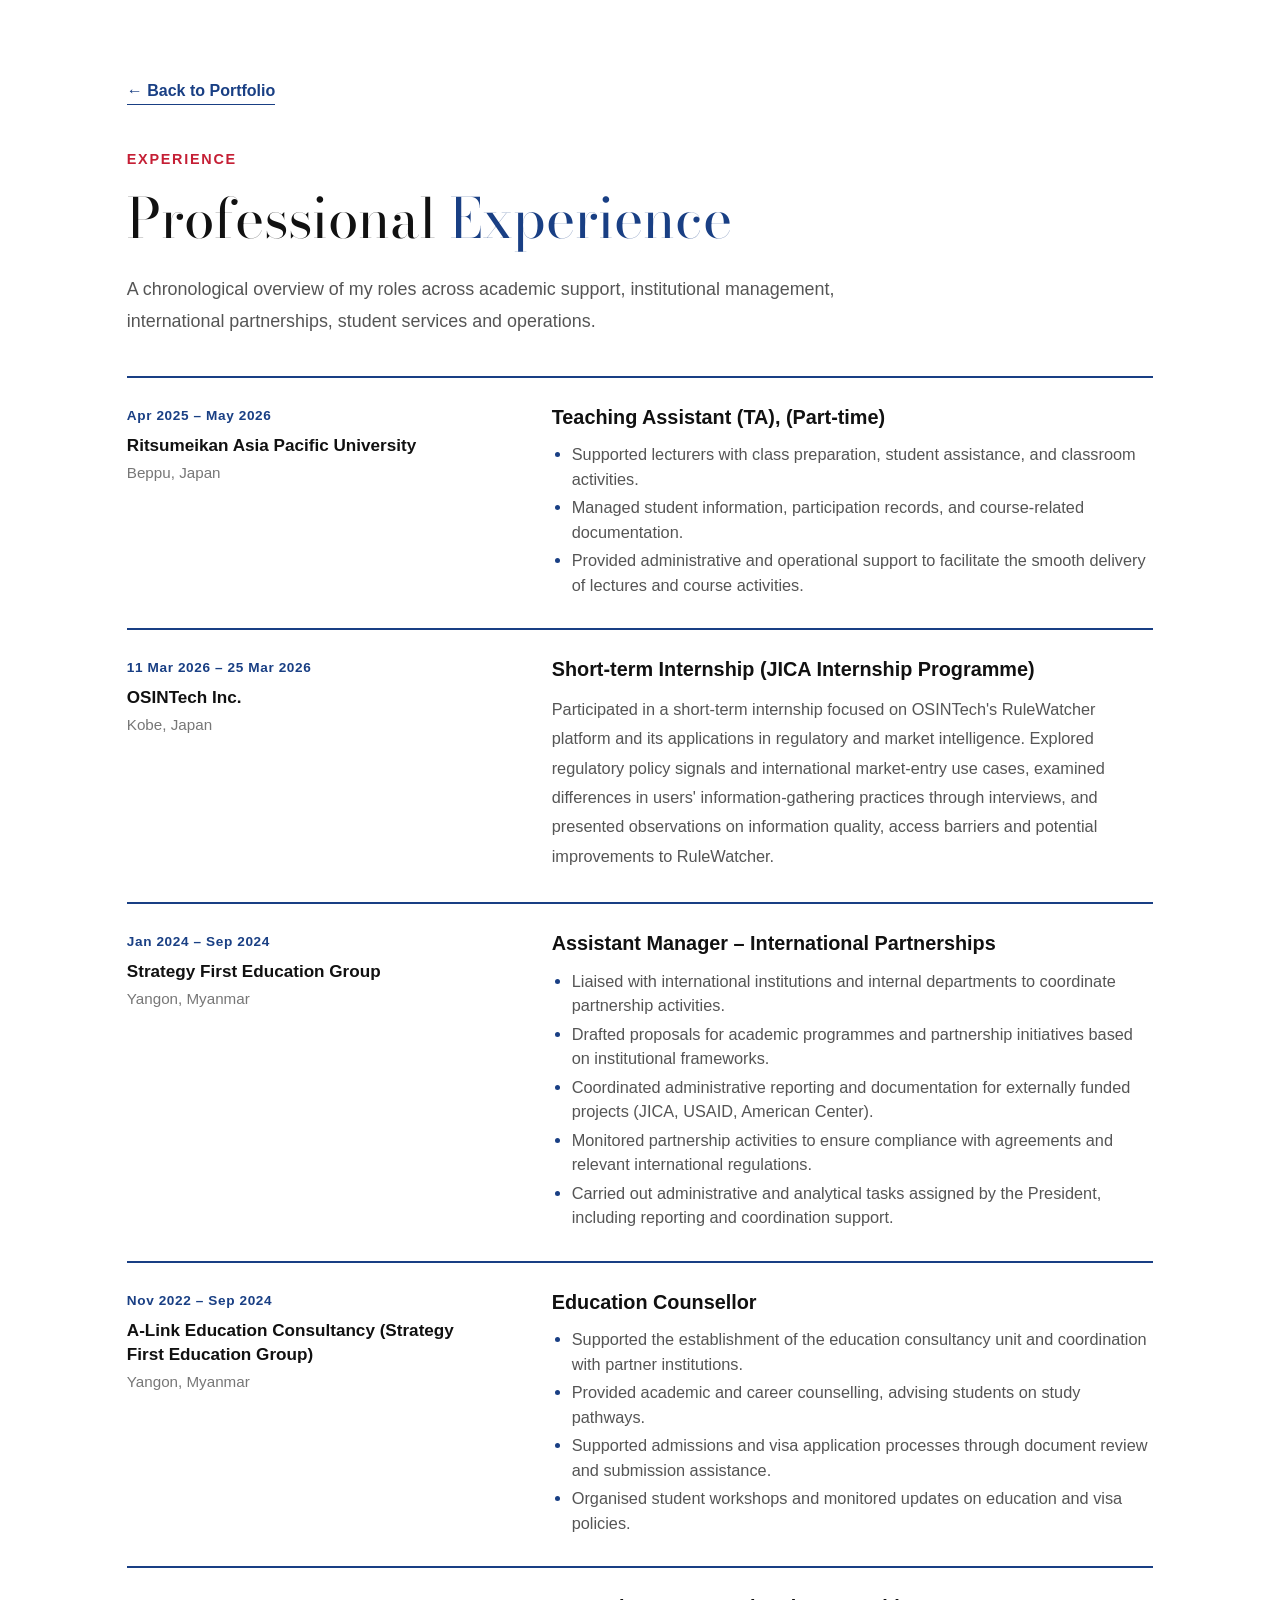
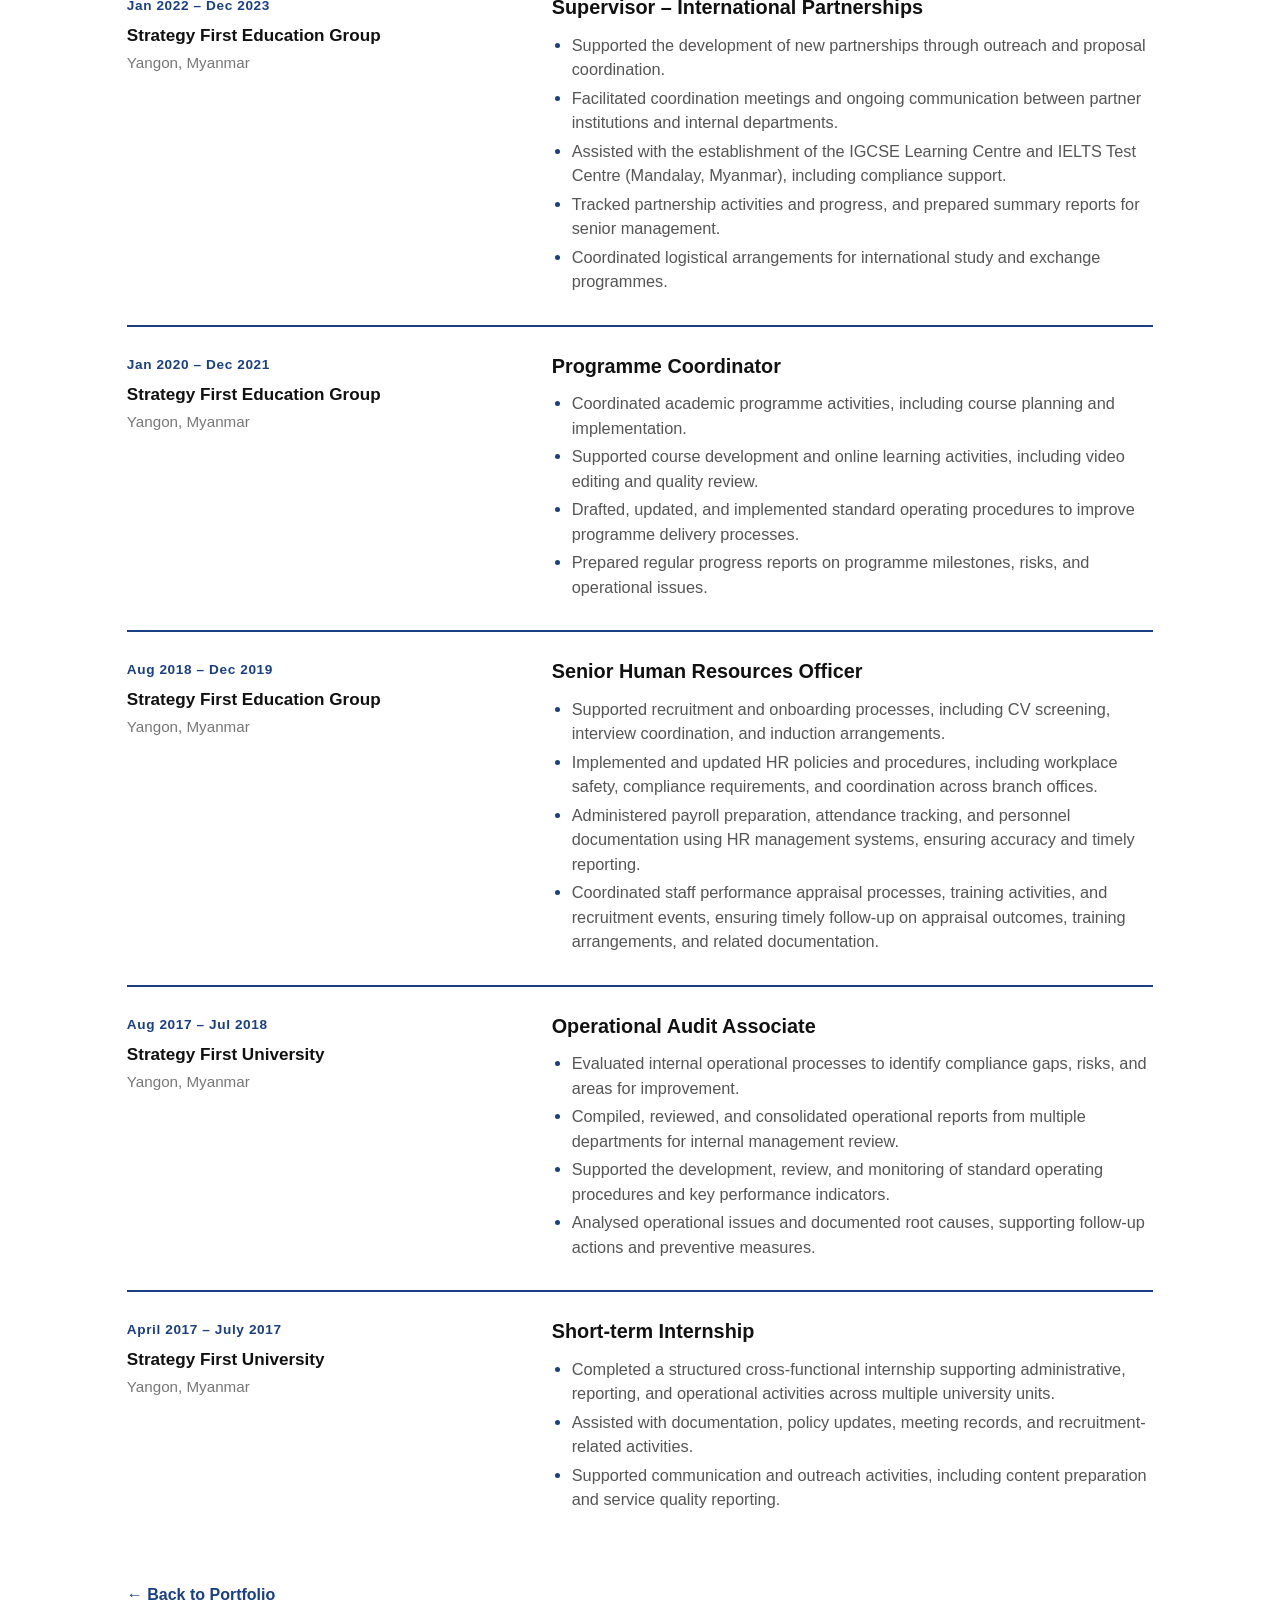
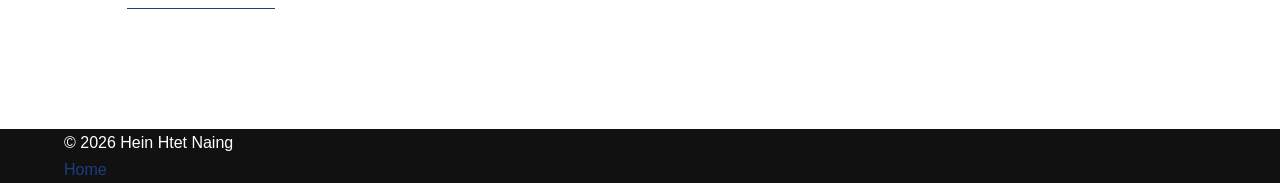
==== experience.html @ aa70e5b7 "Refresh shared stylesheet cache" ====
<!DOCTYPE html>
<html lang="en">
<head>
    <meta charset="UTF-8">
    <meta name="viewport" content="width=device-width, initial-scale=1.0">
    <meta name="description" content="Professional experience of Hein Htet Naing.">
    <title>Professional Experience | Hein Htet Naing</title>
    <link rel="preconnect" href="https://fonts.googleapis.com">
    <link rel="preconnect" href="https://fonts.gstatic.com" crossorigin>
    <link href="https://fonts.googleapis.com/css2?family=Bodoni+Moda:wght@400;500;600&display=swap" rel="stylesheet">
    <link rel="stylesheet" href="css/style.css?v=20261013-49">
</head>
<body>
    <main class="experience-detail-page">
        <a class="experience-back" href="index.html#experience">← Back to Portfolio</a>
        <header class="experience-page-header">
            <p class="experience-label">EXPERIENCE</p>
            <h1>Professional <span class="experience-title-accent">Experience</span></h1>
            <p>A chronological overview of my roles across academic support, institutional management, international partnerships, student services and operations.</p>
        </header>
        <section aria-label="Employment history" class="experience-list">
            <article class="experience-entry">
                <div class="experience-meta">
                    <span class="experience-date">Apr 2025 – May 2026</span>
                    <h3>Ritsumeikan Asia Pacific University</h3>
                    <span class="experience-location">Beppu, Japan</span>
                </div>
                <div class="experience-detail">
                    <h4>Teaching Assistant (TA), (Part-time)</h4>
                    <ul class="experience-responsibilities">
                        <li>Supported lecturers with class preparation, student assistance, and classroom activities.</li>
                        <li>Managed student information, participation records, and course-related documentation.</li>
                        <li>Provided administrative and operational support to facilitate the smooth delivery of lectures and course activities.</li>
                    </ul>
                </div>
            </article>
            <article class="experience-entry">
                <div class="experience-meta">
                    <span class="experience-date">11 Mar 2026 – 25 Mar 2026</span>
                    <h3>OSINTech Inc.</h3>
                    <span class="experience-location">Kobe, Japan</span>
                </div>
                <div class="experience-detail">
                    <h4>Short-term Internship (JICA Internship Programme)</h4>
                    <p>Participated in a short-term internship focused on OSINTech's RuleWatcher platform and its applications in regulatory and market intelligence. Explored regulatory policy signals and international market-entry use cases, examined differences in users' information-gathering practices through interviews, and presented observations on information quality, access barriers and potential improvements to RuleWatcher.</p>
                </div>
            </article>
            
            <article class="experience-entry">
                <div class="experience-meta">
                    <span class="experience-date">Jan 2024 – Sep 2024</span>
                    <h3>Strategy First Education Group</h3>
                    <span class="experience-location">Yangon, Myanmar</span>
                </div>
                <div class="experience-detail">
                    <h4>Assistant Manager – International Partnerships</h4>
                    <ul class="experience-responsibilities">
                        <li>Liaised with international institutions and internal departments to coordinate partnership activities.</li>
                        <li>Drafted proposals for academic programmes and partnership initiatives based on institutional frameworks.</li>
                        <li>Coordinated administrative reporting and documentation for externally funded projects (JICA, USAID, American Center).</li>
                        <li>Monitored partnership activities to ensure compliance with agreements and relevant international regulations.</li>
                        <li>Carried out administrative and analytical tasks assigned by the President, including reporting and coordination support.</li>
                    </ul>
                </div>
            </article>
            <article class="experience-entry">
                <div class="experience-meta">
                    <span class="experience-date">Nov 2022 – Sep 2024</span>
                    <h3>A-Link Education Consultancy (Strategy First Education Group)</h3>
                    <span class="experience-location">Yangon, Myanmar</span>
                </div>
                <div class="experience-detail">
                    <h4>Education Counsellor</h4>
                    <ul class="experience-responsibilities">
                        <li>Supported the establishment of the education consultancy unit and coordination with partner institutions.</li>
                        <li>Provided academic and career counselling, advising students on study pathways.</li>
                        <li>Supported admissions and visa application processes through document review and submission assistance.</li>
                        <li>Organised student workshops and monitored updates on education and visa policies.</li>
                    </ul>
                </div>
            </article>
            <article class="experience-entry">
                <div class="experience-meta">
                    <span class="experience-date">Jan 2022 – Dec 2023</span>
                    <h3>Strategy First Education Group</h3>
                    <span class="experience-location">Yangon, Myanmar</span>
                </div>
                <div class="experience-detail">
                    <h4>Supervisor – International Partnerships</h4>
                    <ul class="experience-responsibilities">
                        <li>Supported the development of new partnerships through outreach and proposal coordination.</li>
                        <li>Facilitated coordination meetings and ongoing communication between partner institutions and internal departments.</li>
                        <li>Assisted with the establishment of the IGCSE Learning Centre and IELTS Test Centre (Mandalay, Myanmar), including compliance support.</li>
                        <li>Tracked partnership activities and progress, and prepared summary reports for senior management.</li>
                        <li>Coordinated logistical arrangements for international study and exchange programmes.</li>
                    </ul>
                </div>
            </article>
            <article class="experience-entry">
                <div class="experience-meta">
                    <span class="experience-date">Jan 2020 – Dec 2021</span>
                    <h3>Strategy First Education Group</h3>
                    <span class="experience-location">Yangon, Myanmar</span>
                </div>
                <div class="experience-detail">
                    <h4>Programme Coordinator</h4>
                    <ul class="experience-responsibilities">
                        <li>Coordinated academic programme activities, including course planning and implementation.</li>
                        <li>Supported course development and online learning activities, including video editing and quality review.</li>
                        <li>Drafted, updated, and implemented standard operating procedures to improve programme delivery processes.</li>
                        <li>Prepared regular progress reports on programme milestones, risks, and operational issues.</li>
                    </ul>
                </div>
            </article>
            <article class="experience-entry">
                <div class="experience-meta">
                    <span class="experience-date">Aug 2018 – Dec 2019</span>
                    <h3>Strategy First Education Group</h3>
                    <span class="experience-location">Yangon, Myanmar</span>
                </div>
                <div class="experience-detail">
                    <h4>Senior Human Resources Officer</h4>
                    <ul class="experience-responsibilities">
                        <li>Supported recruitment and onboarding processes, including CV screening, interview coordination, and induction arrangements.</li>
                        <li>Implemented and updated HR policies and procedures, including workplace safety, compliance requirements, and coordination across branch offices.</li>
                        <li>Administered payroll preparation, attendance tracking, and personnel documentation using HR management systems, ensuring accuracy and timely reporting.</li>
                        <li>Coordinated staff performance appraisal processes, training activities, and recruitment events, ensuring timely follow-up on appraisal outcomes, training arrangements, and related documentation.</li>
                    </ul>
                </div>
            </article>
            <article class="experience-entry">
                <div class="experience-meta">
                    <span class="experience-date">Aug 2017 – Jul 2018</span>
                    <h3>Strategy First University</h3>
                    <span class="experience-location">Yangon, Myanmar</span>
                </div>
                <div class="experience-detail">
                    <h4>Operational Audit Associate</h4>
                    <ul class="experience-responsibilities">
                        <li>Evaluated internal operational processes to identify compliance gaps, risks, and areas for improvement.</li>
                        <li>Compiled, reviewed, and consolidated operational reports from multiple departments for internal management review.</li>
                        <li>Supported the development, review, and monitoring of standard operating procedures and key performance indicators.</li>
                        <li>Analysed operational issues and documented root causes, supporting follow-up actions and preventive measures.</li>
                    </ul>
                </div>
            </article>
            <article class="experience-entry">
                <div class="experience-meta">
                    <span class="experience-date">April 2017 – July 2017</span>
                    <h3>Strategy First University</h3>
                    <span class="experience-location">Yangon, Myanmar</span>
                </div>
                <div class="experience-detail">
                    <h4>Short-term Internship</h4>
                    <ul class="experience-responsibilities">
                        <li>Completed a structured cross-functional internship supporting administrative, reporting, and operational activities across multiple university units.</li>
                        <li>Assisted with documentation, policy updates, meeting records, and recruitment-related activities.</li>
                        <li>Supported communication and outreach activities, including content preparation and service quality reporting.</li>
                    </ul>
                </div>
            </article>
        </section>
        <a class="experience-back" href="index.html#experience">← Back to Portfolio</a>
    </main>
    <footer class="site-footer experience-detail-footer"><p>&copy; 2026 Hein Htet Naing</p><a href="index.html">Home</a></footer>
</body>
</html>
---- css/style.css ----
/* == 01. COLOUR SYSTEM == */
:root {
    --white: #FFFFFF;
    --black: #111111;
    --grey: #555555;
    --red: #C51F35;
    --linkedin-blue: #0A66C2;
    --navy: #193F84;
    --cyan: #55C9D9;
    --green: #00865F;
    --gold: #FFCC00;
    --gold-dark: #806300;
    --light-border: #DDDDDD;
    --nav-space: 132px;
}

/* == 02. BASIC WEBSITE SETTINGS == */
* { margin: 0; padding: 0; box-sizing: border-box; }
html {
    scroll-behavior: smooth;
    /* Gentle page-to-page scrolling without trapping longer sections */
    scroll-snap-type: none;
}
body {
    font-family: Arial, Helvetica, sans-serif;
    font-size: 16px;
    line-height: 1.7;
    background: var(--white);
    color: var(--black);
}
a { color: inherit; text-decoration: none; }
a:focus-visible, button:focus-visible {
    outline: 3px solid var(--cyan);
    outline-offset: 3px;
}
.skip-link {
    position: fixed;
    top: -100px; left: 10px; z-index: 2000;
    background: var(--white); color: var(--black);
    padding: 10px 16px;
}
.skip-link:focus { top: 10px; }

/* == 03. FULL-SCREEN INTRODUCTION WITH EDGE-TO-EDGE DIVIDER == */
.Intro {
    width: 100%;
    min-height: 100vh;
    min-height: 100svh;
    padding: 0;
    border-bottom: 2px solid var(--black);
    display: flex;
    align-items: stretch;
    background: var(--white);
    scroll-snap-align: start;
}
.Intro-box {
    width: 100%;
    min-height: calc(100vh - 2px);
    min-height: calc(100svh - 2px);
    display: flex;
    flex-direction: column;
    justify-content: space-evenly;
    padding: clamp(28px, 4vw, 60px) clamp(24px, 6.5vw, 110px);
    padding-right: clamp(36px, 8vw, 136px);
    border: 0;
    border-radius: 0;
    background: var(--white);
}
.Intro-label {
    color: var(--red);
    font-size: clamp(1.25rem, 1.65vw, 1.5rem);
    font-weight: 700;
    letter-spacing: 0.1em;
    margin-bottom: 0;
}
.Intro h1 {
    font-family: "Bodoni Moda", Georgia, "Times New Roman", serif;
    font-size: clamp(3.7rem, 7vw, 6.6rem);
    font-weight: 400;
    line-height: 0.98;
    letter-spacing: -0.025em;
    color: var(--black);
    margin-bottom: 0;
}

/* == 04. FIVE INTERESTS: ORIGINAL COLOURED UNDERLINES == */
.Intro-interests {
    display: flex;
    flex-wrap: wrap;
    align-items: flex-start;
    gap: 12px 26px;
    margin-bottom: 0;
}
.Intro-interests span {
    display: inline-block;
    width: auto;
    min-height: 0;
    padding: 0 0 6px;
    font-size: clamp(1rem, 1.22vw, 1.13rem);
    font-weight: 600;
    line-height: 1.45;
    text-align: left;
    color: var(--black);
    border: 0;
    border-bottom: 3px solid transparent;
}
.Intro-interests .interest-red { border-bottom-color: var(--red); }
.Intro-interests .interest-navy { border-bottom-color: var(--navy); }
.Intro-interests .interest-cyan { border-bottom-color: var(--cyan); }
.Intro-interests .interest-green { border-bottom-color: var(--green); }
.Intro-interests .interest-gold { border-bottom-color: var(--gold); }

/* == 05. INTRODUCTION PARAGRAPH == */
.Intro-description {
    width: 100%;
    max-width: 920px;
    font-size: clamp(1.075rem, 1.35vw, 1.2rem);
    font-weight: 400;
    line-height: 1.65;
    color: var(--grey);
    white-space: normal;
    margin-bottom: 0;
}

/* == 06. INTRODUCTION BUTTONS == */
.Intro-buttons { display: flex; flex-wrap: wrap; gap: 14px; }
.Intro-buttons a, .Intro-button-placeholder {
    display: inline-flex;
    align-items: center;
    justify-content: center;
    width: 172px;
    min-height: 52px;
    padding: 12px 20px;
    border: 1px solid transparent;
    border-radius: 4px;
    font-size: 1.05rem;
    font-weight: 600;
}
.Intro-button-primary {
    gap: 10px;
    background: var(--linkedin-blue);
    border-color: var(--linkedin-blue);
    color: var(--white);
}
.linkedin-icon {
    display: block;
    width: 20px;
    height: 20px;
    flex: 0 0 20px;
}
.Intro-button-primary:hover {
    background: #004182;
    border-color: #004182;
}
.Intro-button-secondary {
    gap: 10px;
    background: var(--black);
    border-color: var(--black);
    color: var(--white);
}
.Intro-button-secondary:hover {
    background: #333333;
    border-color: #333333;
}
.contact-icon {
    display: block;
    width: 20px;
    height: 20px;
    flex: 0 0 20px;
}
.Intro-button-placeholder { cursor: default; }

/* == 07. REMAINING SECTIONS & LEFT NAVIGATION SPACE == */
.page-content {
    scroll-snap-align: none;
    background-color: #FFFFFF;
    padding: 0 0 0 var(--nav-space);
}
.content-section {
    width: 100%;
    padding: clamp(28px, 4vw, 60px);
    margin: 0;
    background: #FFFFFF;
    color: var(--black);
    scroll-margin-top: 20px;
}
.content-section h2 {
    font-size: clamp(1.6rem, 3vw, 2.5rem);
    line-height: 1.2;
    margin-bottom: 20px;
}
.content-section p {
    max-width: 76ch;
    color: inherit;
}
.dark-section {
    background: var(--white);
    color: var(--black);
    border: 0;
}
/* == ABOUT ME: EDITORIAL TWO-COLUMN LAYOUT == */
.about-section {
    position: relative;
    padding-top: clamp(56px, 8vw, 112px);
    padding-bottom: clamp(56px, 8vw, 112px);
    padding-right: clamp(48px, 8vw, 120px);
}
.about-section::after {
    content: "";
    position: absolute;
    left: calc(-1 * var(--nav-space));
    right: 0;
    bottom: 0;
    height: 2px;
    background: var(--black);
}
.about-layout {
    display: grid;
    grid-template-columns: minmax(220px, 0.85fr) minmax(0, 1.4fr);
    gap: clamp(30px, 6vw, 100px);
    align-items: start;
}
.about-label {
    color: var(--red) !important;
    font-size: 0.9rem;
    font-weight: 700;
    letter-spacing: 0.12em;
    margin-bottom: 22px;
}
.about-section h2 {
    font-family: "Bodoni Moda", Georgia, "Times New Roman", serif;
    font-size: clamp(2.8rem, 4.3vw, 4.6rem);
    font-weight: 400;
    line-height: 1.13;
    letter-spacing: -0.025em;
    margin: 0;
    max-width: 13ch;
}
.about-title-accent { color: var(--navy); }
.about-reflection {
    max-width: 35ch;
    margin-top: clamp(25px, 3vw, 40px);
    font-size: clamp(1.05rem, 1.3vw, 1.2rem);
    line-height: 1.7;
    color: var(--grey) !important;
}
.about-journey-line {
    display: block;
    width: min(100%, 320px);
    height: auto;
    margin-top: 22px;
}
.about-biography {
    max-width: 690px;
    padding-right: clamp(8px, 2vw, 24px);
}
.about-biography p {
    font-size: clamp(1.05rem, 1.25vw, 1.18rem);
    font-weight: 400;
    line-height: 1.85;
    color: var(--grey);
    max-width: none;
}
.about-biography p + p {
    margin-top: 1.4em;
}
@media (max-width: 900px) {
    .about-layout {
        grid-template-columns: 1fr;
        gap: 30px;
    }
    .about-section h2 { max-width: 18ch; }
}
@media (max-width: 768px) {
    .about-section {
        padding-top: 48px;
        padding-bottom: 48px;
        padding-right: 20px;
    }
    .about-section::after { left: 0; }
    .about-biography { padding-right: 0; }
    .about-label { margin-bottom: 16px; }
    .about-section h2 { font-size: clamp(2.7rem, 9vw, 4rem); }
    .about-reflection { margin-top: 22px; }
    .about-journey-line { margin-top: 14px; }
    .about-biography p { font-size: 1.05rem; line-height: 1.75; }
}

/* == AREAS OF FOCUS: FULL-WIDTH DARK RESEARCH SECTION == */
.focus-section {
    position: relative;
    isolation: isolate;
    background: #111111;
    color: #FFFFFF;
    padding-top: clamp(65px, 8vw, 112px);
    padding-bottom: clamp(65px, 8vw, 112px);
    padding-right: clamp(48px, 8vw, 120px);
}
.focus-section::before {
    content: "";
    position: absolute;
    z-index: -1;
    top: 0;
    bottom: 0;
    left: calc(-1 * var(--nav-space));
    right: 0;
    background: #111111;
}
.focus-section::after {
    content: "";
    position: absolute;
    bottom: 0;
    left: calc(-1 * var(--nav-space));
    right: 0;
    height: 1px;
    background: #FFFFFF;
}
.focus-inner { width: 100%; }
.focus-label {
    color: var(--red) !important;
    font-size: 0.9rem;
    font-weight: 700;
    letter-spacing: 0.12em;
    margin-bottom: 18px;
}
.focus-section h2 {
    font-family: "Bodoni Moda", Georgia, "Times New Roman", serif;
    font-size: clamp(3rem, 5vw, 5rem);
    line-height: 1.12;
    letter-spacing: -0.025em;
    font-weight: 400;
    color: #FFFFFF;
    margin-bottom: 24px;
}
.focus-title-accent { color: var(--gold); }
.focus-introduction {
    max-width: 830px !important;
    color: #C9C9C9 !important;
    font-size: clamp(1.05rem, 1.25vw, 1.18rem);
    line-height: 1.52;
}
.focus-grid {
    display: grid;
    grid-template-columns: repeat(2, minmax(0, 1fr));
    column-gap: clamp(32px, 5vw, 80px);
    row-gap: clamp(18px, 2.5vw, 34px);
    margin-top: clamp(25px, 3vw, 43px);
}
.focus-item {
    min-width: 0;
    border-top: 2px solid var(--focus-accent);
    padding-top: 18px;
}
.focus-item-1 { --focus-accent: var(--red); }
.focus-item-2 { --focus-accent: var(--navy); }
.focus-item-3 { --focus-accent: var(--cyan); }
.focus-item-4 { --focus-accent: var(--green); }
.focus-item-5 { --focus-accent: var(--gold); }
.focus-item-6 { --focus-accent: #B9B9B9; }
.focus-number {
    display: block;
    font-size: 0.95rem;
    font-weight: 700;
    letter-spacing: 0.06em;
    color: var(--focus-accent);
    margin-bottom: 10px;
}
.focus-item h3 {
    color: #FFFFFF;
    font-size: clamp(1.15rem, 1.45vw, 1.4rem);
    line-height: 1.35;
    font-weight: 600;
    margin-bottom: 8px;
}
.focus-item p {
    color: #CACACA !important;
    font-size: .875rem;
    line-height: 1.48;
}
@media (max-width: 768px) {
    .content-section.focus-section {
        padding: 52px 24px 64px;
    }
    .focus-grid {
        grid-template-columns: 1fr;
        row-gap: 22px;
        margin-top: 27px;
    }
    .focus-section h2 { font-size: clamp(2.8rem, 9vw, 4.2rem); }
}

/* == EXPERIENCE: EDITORIAL CAREER SUMMARY == */
.experience-section {
    position: relative;
    padding-top: clamp(58px, 7vw, 100px);
    padding-bottom: clamp(64px, 7vw, 105px);
    padding-right: clamp(48px, 8vw, 120px);
}
.experience-section::after {
    content: "";
    position: absolute;
    bottom: 0;
    left: calc(-1 * var(--nav-space));
    right: 0;
    height: 2px;
    background: var(--black);
}
.experience-label {
    color: var(--red) !important;
    font-size: 0.9rem;
    letter-spacing: .12em;
    font-weight: 700;
    margin-bottom: 16px;
}
.experience-section h2 {
    font-family: "Bodoni Moda", Georgia, "Times New Roman", serif;
    font-weight: 400;
    line-height: 1.14;
    letter-spacing: -.025em;
    font-size: clamp(2.8rem, 4.9vw, 4.9rem);
    margin-bottom: 21px;
}
.experience-title-accent { color: var(--navy); }
.experience-intro > p:last-child {
    font-size: clamp(1.05rem, 1.3vw, 1.18rem);
    line-height: 1.75;
    color: var(--grey);
    max-width: 720px;
}
.experience-list { margin-top: clamp(24px, 3vw, 42px); }
.experience-entry {
    border-top: 1px solid #CCCCCC;
    display: grid;
    grid-template-columns: minmax(190px, .9fr) minmax(0, 1.5fr);
    gap: clamp(22px, 5vw, 80px);
    padding: 26px 0 31px;
}
.experience-date {
    display: block;
    font-size: .85rem;
    letter-spacing: .045em;
    color: #696969;
    margin-bottom: 7px;
}
.experience-meta h3 { font-size: 1.07rem; line-height: 1.4; font-weight: 700; }
.experience-location { display: block; margin-top: 4px; color: #777777; font-size: .95rem; line-height: 1.45; }
.experience-detail h4 { font-size: clamp(1.18rem, 1.55vw, 1.45rem); line-height: 1.4; margin-bottom: 11px; }
.experience-note { font-size: .85em; font-weight: 400; color: var(--grey); }
.experience-detail p { color: var(--grey); font-size: 1.02rem; line-height: 1.8; }
.experience-responsibilities { list-style: disc; padding-left: 1.25rem; margin: 4px 0 0; color: var(--grey); font-size: 1.02rem; line-height: 1.5; }
.experience-responsibilities li + li { margin-top: 4px; }
.experience-responsibilities li::marker { color: var(--navy); }
.experience-additional {
    border-top: 1px solid #CCCCCC;
    padding: 22px 0 8px;
}
.experience-additional p {
    color: var(--grey);
    font-size: 1rem;
    line-height: 1.75;
    margin-bottom: 10px;
}
.experience-additional strong { color: var(--black); }
/* Unified accent for all three featured roles. */
.experience-entry-1, .experience-entry-2, .experience-entry-3 { --experience-accent: #193F84; --experience-tint: #EDF2FC; }
.experience-entry { border-top: 2px solid var(--experience-accent, #193F84); }
.experience-entry .experience-date { color: var(--experience-accent, var(--navy)); font-weight: 700; }
.experience-tags { display: flex; flex-wrap: wrap; gap: 9px; margin-top: 16px; }
.experience-tag {
    display: inline-flex;
    align-items: center;
    min-height: 30px;
    padding: 5px 11px;
    border: 1px solid var(--experience-accent, #193F84);
    border-radius: 4px;
    background: var(--experience-tint, #EDF2FC);
    color: var(--experience-accent, var(--navy));
    font-size: .82rem;
    line-height: 1.35;
    font-weight: 600;
}
.experience-more {
    display: inline-flex;
    align-items: center;
    gap: 14px;
    margin-top: 25px;
    padding: 12px 0 6px;
    border-bottom: 2px solid var(--navy);
    font-weight: 700;
    color: var(--navy);
}
.experience-more:hover { color: var(--red); border-bottom-color: var(--red); }
@media (max-width: 768px) {
    .content-section.experience-section { padding: 52px 24px 64px; }
    .experience-entry { grid-template-columns: 1fr; gap: 15px; padding: 23px 0; }
    .experience-section h2 { font-size: clamp(2.7rem, 9vw, 4rem); }
}

/* == EDUCATION: ACADEMIC JOURNEY WITH INSTITUTION MILESTONES == */
.education-section {
    position: relative;
    padding-top: clamp(58px, 7vw, 100px);
    padding-bottom: clamp(70px, 8vw, 118px);
    padding-right: clamp(48px, 8vw, 120px);
}
.education-section::after {
    content: "";
    position: absolute;
    left: calc(-1 * var(--nav-space));
    right: 0;
    bottom: 0;
    height: 2px;
    background: var(--black);
}
.education-label {
    color: var(--red) !important;
    font-size: .9rem;
    font-weight: 700;
    letter-spacing: .12em;
    margin-bottom: 16px;
}
.education-section h2 {
    font-family: "Bodoni Moda", Georgia, "Times New Roman", serif;
    font-weight: 400;
    font-size: clamp(2.8rem, 4.9vw, 4.9rem);
    line-height: 1.14;
    letter-spacing: -.025em;
    margin-bottom: 21px;
}
.education-title-accent { color: var(--green); }
.education-intro > p:last-child {
    color: var(--grey);
    font-size: clamp(1.05rem, 1.3vw, 1.18rem);
    line-height: 1.75;
    max-width: 720px;
}
.education-list {
    margin-top: clamp(25px, 3vw, 43px);
}
.education-entry {
    display: grid;
    grid-template-columns: minmax(110px, 150px) 30px minmax(0, 1fr);
    column-gap: clamp(16px, 2.4vw, 35px);
    min-height: 0;
}
.education-meta {
    padding-top: 7px;
    text-align: right;
}
.education-date {
    color: var(--school-accent);
    font-size: 1.125rem;
    font-weight: 700;
    line-height: 1.45;
}
.education-marker {
    position: relative;
    min-height: 100%;
}
.education-marker::before {
    content: "";
    position: absolute;
    z-index: 1;
    left: 50%;
    top: 8px;
    width: 20px;
    height: 20px;
    transform: translateX(-50%);
    border-radius: 50%;
    border: 3px solid #FFFFFF;
    box-shadow: 0 0 0 1px var(--school-accent);
    background: var(--school-accent);
}
.education-marker::after {
    content: "";
    position: absolute;
    left: calc(50% - 1px);
    top: 31px;
    bottom: 0;
    width: 2px;
    background: #D3D7DC;
}
.education-entry:last-child .education-marker::after { bottom: -34px; }
.education-details {
    padding-bottom: clamp(28px, 3.5vw, 46px);
    min-width: 0;
}
.education-entry:last-child .education-details { padding-bottom: 0; }
.education-details::before { content: none; display: none; }
.education-details h3 {
    font-family: "Bodoni Moda", Georgia, "Times New Roman", serif;
    color: var(--black);
    font-size: clamp(1.38rem, 2vw, 1.92rem);
    font-weight: 500;
    line-height: 1.32;
    letter-spacing: -.012em;
    margin: 0 0 10px;
}
.education-school {
    color: #333333 !important;
    font-size: 1rem;
    line-height: 1.4;
    font-weight: 500;
}
.education-note {
    color: #6B6B6B !important;
    font-size: 1rem;
    line-height: 1.5;
    margin-top: 9px;
}
@media (max-width: 768px) {
    .content-section.education-section { padding: 52px 24px 76px; }
    .education-section h2 { font-size: clamp(2.7rem, 9vw, 4rem); }
    .education-list { margin-top: 25px; }
    .education-entry { grid-template-columns: minmax(75px, 88px) 22px minmax(0,1fr); column-gap: 10px; min-height: 0; }
    .education-meta { padding-top: 5px; }
    .education-date { font-size: 1rem; }
    .education-marker::before { width: 17px; height: 17px; top: 7px; }
    .education-marker::after { top: 27px; }
    .education-details h3 { font-size: clamp(1.25rem, 5vw, 1.65rem); }
    .education-details { padding-bottom: 30px; }
    .education-school, .education-note { font-size: 1rem; }
}
@media (max-width: 380px) {
    .education-entry { grid-template-columns: 68px 18px minmax(0,1fr); column-gap: 8px; }
    .education-date { font-size: 1rem; }
}

/* == LANGUAGES: FOUR-COLUMN DARK MULTILINGUAL PROFICIENCY == */
.languages-section {
    position: relative;
    isolation: isolate;
    background: #111111;
    color: #FFFFFF;
    padding-top: clamp(56px, 7vw, 92px);
    padding-bottom: clamp(56px, 7vw, 92px);
    padding-right: clamp(48px, 8vw, 120px);
}
.languages-section::before {
    content: "";
    position: absolute;
    z-index: -1;
    top: 0;
    bottom: 0;
    left: calc(-1 * var(--nav-space));
    right: 0;
    background: #111111;
}
.languages-section::after {
    content: "";
    position: absolute;
    bottom: 0;
    left: calc(-1 * var(--nav-space));
    right: 0;
    height: 1px;
    background: #FFFFFF;
}
.languages-label {
    color: var(--red) !important;
    font-size: .9rem;
    font-weight: 700;
    letter-spacing: .12em;
    margin-bottom: 18px;
}
.languages-section h2 {
    font-family: "Bodoni Moda", Georgia, "Times New Roman", serif;
    font-size: clamp(3rem, 5vw, 5rem);
    line-height: 1.12;
    letter-spacing: -.025em;
    font-weight: 400;
    color: #FFFFFF;
    margin-bottom: 24px;
}
.languages-title-accent { color: var(--gold); }
.languages-introduction {
    max-width: 830px;
    color: #C9C9C9 !important;
    font-size: clamp(1.05rem, 1.25vw, 1.18rem);
    line-height: 1.8;
}
.language-grid {
    display: grid;
    grid-template-columns: repeat(4, minmax(0, 1fr));
    margin-top: clamp(32px, 4vw, 54px);
    border: 1px solid #3A3A3A;
}
.language-cell {
    display: flex;
    flex-direction: column;
    align-items: center;
    text-align: center;
    min-width: 0;
    padding: 26px clamp(10px, 1.7vw, 22px) 22px;
    border-right: 1px solid #3A3A3A;
}
.language-cell:last-child { border-right: 0; }
.language-glyph {
    font-family: "Bodoni Moda", Georgia, serif;
    font-size: clamp(2.2rem, 3vw, 3rem);
    font-weight: 400;
    color: var(--gold);
    line-height: 1.2;
    margin-bottom: 12px;
}
.language-cell h3 {
    font-family: "Bodoni Moda", Georgia, serif;
    font-weight: 500;
    font-size: clamp(1.05rem, 1.35vw, 1.35rem);
    line-height: 1.35;
    color: #FFFFFF;
}
.language-level {
    margin-top: 8px;
    font-size: 1rem;
    line-height: 1.5;
    color: #C9C9C9 !important;
}
.language-stars {
    display: flex;
    justify-content: center;
    gap: 4px;
    margin-top: auto;
    padding-top: 16px;
    font-size: 1rem;
    line-height: 1;
}
.star-filled { color: var(--gold); font-family: Arial, Helvetica, sans-serif; font-weight: 700; }
.star-empty { color: #777777; font-family: Arial, Helvetica, sans-serif; font-weight: 400; }
@media (max-width: 1000px) {
    .language-grid { grid-template-columns: repeat(2, minmax(0, 1fr)); }
    .language-cell:nth-child(2) { border-right: 0; }
    .language-cell:nth-child(-n+2) { border-bottom: 1px solid #3A3A3A; }
}
@media (max-width: 768px) {
    .content-section.languages-section { padding: 52px 24px 64px; }
    .languages-section h2 { font-size: clamp(2.8rem, 9vw, 4.2rem); }
    .language-grid { margin-top: 32px; }
}
@media (max-width: 460px) {
    .language-grid { grid-template-columns: 1fr; }
    .language-cell { border-right: 0; border-bottom: 1px solid #3A3A3A; }
    .language-cell:last-child { border-bottom: 0; }
}

/* == CONSISTENT, RESTRAINED SECTION HEADINGS == */
.about-section h2,
.focus-section h2,
.experience-section h2,
.education-section h2,
.languages-section h2 {
    font-size: clamp(2.5rem, 4.3vw, 4.3rem);
}
@media (max-width: 768px) {
    .about-section h2,
    .focus-section h2,
    .experience-section h2,
    .education-section h2,
    .languages-section h2 {
        font-size: clamp(2.35rem, 7.5vw, 3.5rem);
    }
}

/* == CREDENTIALS: INTERACTIVE WHITE AND GOLD DIRECTORY == */
.credentials-section {
    position: relative;
    background: #FFFFFF;
    padding-top: clamp(58px, 7vw, 100px);
    padding-bottom: clamp(64px, 7vw, 105px);
    padding-right: clamp(48px, 8vw, 120px);
}
.credentials-section::after {
    content: "";
    position: absolute;
    bottom: 0;
    left: calc(-1 * var(--nav-space));
    right: 0;
    height: 2px;
    background: var(--black);
}
.credentials-label {
    color: var(--red) !important;
    font-size: .9rem;
    font-weight: 700;
    letter-spacing: .12em;
    margin-bottom: 16px;
}
.credentials-heading-row {
    display: flex;
    align-items: center;
    justify-content: space-between;
    gap: 20px;
}
.credentials-section h2 {
    font-family: "Bodoni Moda", Georgia, "Times New Roman", serif;
    font-size: clamp(2.5rem, 4.3vw, 4.3rem);
    font-weight: 400;
    line-height: 1.14;
    letter-spacing: -.025em;
    margin: 0;
}
.credentials-title-accent { color: var(--gold); }
.credential-award-icon { width: 24px; height: 24px; flex: 0 0 24px; }
.credentials-tabs {
    display: flex;
    flex-wrap: wrap;
    gap: 10px;
    margin: clamp(36px, 4vw, 56px) 0 24px;
}
.credentials-tab {
    background: #FFFFFF;
    color: #111111;
    border: 1px solid #E4CE93;
    border-radius: 5px;
    font: 600 .95rem/1.3 Arial, Helvetica, sans-serif;
    padding: 11px 18px;
    cursor: pointer;
    transition: background .18s ease, border-color .18s ease, color .18s ease;
}
.credentials-tab[aria-selected="true"] {
    background: var(--gold);
    color: #FFFFFF;
    border-color: var(--gold);
}
.credentials-tab:hover:not([aria-selected="true"]) { background: #FFF9E9; }
.credentials-tab:focus-visible { outline: 3px solid var(--navy); outline-offset: 3px; }
.credentials-panel { display: grid; gap: 12px; }
.credentials-panel[hidden] { display: none; }
.credential-item {
    display: flex;
    align-items: flex-start;
    gap: 18px;
    border: 2px solid #E4CE77;
    border-radius: 7px;
    padding: 18px 24px 18px 20px;
    background: #FFFFFF;
    transition: background .18s ease, border-color .18s ease;
}
.credential-item:hover { background: #FFFBEF; border-color: #D1AA19; }
.credential-item::before {
    content: "";
    align-self: stretch;
    flex: 0 0 4px;
    width: 4px;
    border-radius: 2px;
    background: var(--gold);
}
.credential-item-body { flex: 1 1 auto; min-width: 0; }
.credential-issuer {
    font-size: .78rem;
    line-height: 1.5;
    font-weight: 700;
    text-transform: uppercase;
    letter-spacing: .07em;
    color: #947300 !important;
    margin-bottom: 4px;
}
.credential-item h3 {
    font-size: .9rem;
    line-height: 1.38;
    font-weight: 600;
    color: #161616;
}
.credentials-panel#credentials-panel-activities .credential-item h3 { font-weight: 400; }
.credentials-panel#credentials-panel-activities .credential-item h3 strong { font-weight: 700; }
.credential-year { margin-top: 4px; color: #666666 !important; font-size: .86rem; line-height: 1.35; }
.credential-item > .credential-award-icon { color: var(--gold); width: 20px; height: 20px; margin-top: 3px; }
@media (max-width: 768px) {
    .content-section.credentials-section { padding: 52px 24px 64px; }
    .credentials-section h2 { font-size: clamp(2.35rem, 7.5vw, 3.5rem); }
    .credentials-tabs { margin-top: 32px; }
    .credential-item { padding: 18px 15px; gap: 12px; }
    .credential-issuer { font-size: .73rem; }
    .credential-item h3 { font-size: .88rem; }
}
@media (max-width: 420px) {
    .credentials-tab { padding: 10px 12px; }
}

/* == HOBBIES: COMPACT TWO-COLUMN EDITORIAL LIST == */
.hobbies-section {
    position: relative;
    background: #FFFFFF;
    padding-top: clamp(52px, 6vw, 84px);
    padding-bottom: clamp(56px, 6vw, 88px);
    padding-right: clamp(48px, 8vw, 120px);
}
.hobbies-section::after {
    content: "";
    position: absolute;
    left: calc(-1 * var(--nav-space));
    right: 0;
    bottom: 0;
    height: 2px;
    background: #111111;
}
.hobbies-label { color: var(--red) !important; font-size: .9rem; font-weight: 700; letter-spacing: .12em; margin-bottom: 16px; }
.hobbies-section h2 {
    font-family: "Bodoni Moda", Georgia, "Times New Roman", serif;
    font-size: clamp(2.5rem, 4.3vw, 4.3rem);
    font-weight: 400;
    line-height: 1.14;
    letter-spacing: -.025em;
    margin-bottom: 15px;
}
.hobbies-title-accent { color: var(--green); }
.hobbies-intro { color: #555555 !important; font-size: 1.06rem; line-height: 1.55; max-width: 720px; }
.hobbies-grid {
    display: grid;
    grid-template-columns: repeat(2, minmax(0, 1fr));
    column-gap: clamp(24px, 4vw, 68px);
    row-gap: 0;
    margin-top: clamp(19px, 2.6vw, 34px);
}
.hobby-card {
    --hobby-accent: var(--green);
    display: flex;
    align-items: flex-start;
    min-width: 0;
    gap: 13px;
    padding: 20px 0;
    border: none;
    border-bottom: 1px solid #D9DDDD;
    border-radius: 0;
    background: transparent;
}
.hobby-card:nth-child(1) { --hobby-accent: var(--red); }
.hobby-card:nth-child(2) { --hobby-accent: var(--gold); }
.hobby-card:nth-child(3) { --hobby-accent: var(--cyan); }
.hobby-card:nth-child(4) { --hobby-accent: var(--green); }
.hobby-icon { display: block; flex: 0 0 30px; color: var(--hobby-accent); width: 30px; height: 30px; margin: 0; }
.hobby-card-copy { flex: 1 1 auto; min-width: 0; }
.hobby-card h3 { font-size: 1.06rem; font-weight: 600; line-height: 1.35; margin: 0 0 4px; }
.hobby-card p { font-size: .9rem; line-height: 1.45; color: #555555 !important; }
@media (max-width: 768px) {
    .content-section.hobbies-section { padding: 52px 24px 64px; }
    .hobbies-section h2 { font-size: clamp(2.35rem, 7.5vw, 3.5rem); }
    .hobbies-grid { column-gap: 22px; margin-top: 20px; }
    .hobby-card { padding: 17px 0; gap: 10px; }
}
@media (max-width: 520px) {
    .hobbies-grid { grid-template-columns: 1fr; }
}

/* == CONTACT: BLACK / BRIGHT CYAN TYPOGRAPHIC CLOSING == */
.contact-section {
    position: relative;
    isolation: isolate;
    background: #111111;
    color: #FFFFFF;
    padding-top: clamp(64px, 8vw, 118px);
    padding-bottom: clamp(64px, 8vw, 118px);
    padding-right: clamp(48px, 8vw, 120px);
}
.contact-section::before {
    content: "";
    position: absolute;
    z-index: -1;
    inset: 0 0 0 calc(-1 * var(--nav-space));
    background: #111111;
}
.contact-label {
    color: var(--red) !important;
    font-size: .9rem;
    font-weight: 700;
    letter-spacing: .12em;
    margin-bottom: 17px;
}
.contact-section h2 {
    font-family: Arial, Helvetica, sans-serif;
    font-size: clamp(2.9rem, 4.8vw, 4.75rem);
    font-weight: 400;
    line-height: 1.14;
    letter-spacing: -.025em;
    color: #FFFFFF;
    margin: 0 0 22px;
}
.contact-title-accent { color: var(--cyan); }
.contact-intro {
    color: #D1D1D1 !important;
    font-family: "Bodoni Moda", Georgia, "Times New Roman", serif;
    font-style: normal;
    font-weight: 400;
    font-size: clamp(1.56rem, 2.35vw, 2.05rem);
    line-height: 1.45;
    max-width: 790px;
}
.contact-intro-line { display: block; }
.contact-details {
    margin-top: clamp(32px, 4vw, 56px);
    border-top: 2px solid var(--cyan);
}
.contact-primary {
    display: flex;
    justify-content: space-between;
    align-items: center;
    gap: 18px;
    padding: 20px 24px 22px 12px;
    text-decoration: none;
    border-bottom: 1px solid #383838;
}
.contact-primary-text { display: flex; flex-direction: column; gap: 3px; min-width: 0; }
.contact-method-label {
    color: var(--cyan);
    font-size: .875rem;
    font-weight: 700;
    letter-spacing: .1em;
}
.contact-primary .contact-method-label { color: #AFAFAF; }
.contact-primary-address {
    color: #FFFFFF;
    font-size: .875rem;
    font-weight: 600;
    overflow-wrap: anywhere;
}
.contact-link-arrow {
    flex: 0 0 26px;
    width: 26px;
    height: 26px;
    color: var(--cyan);
    transition: transform .18s ease;
}
.contact-primary:hover .contact-link-arrow, .contact-primary:focus-visible .contact-link-arrow { transform: translate(3px, -3px); }
.contact-secondary {
    display: grid;
    grid-template-columns: repeat(3, minmax(0, 1fr));
    gap: clamp(16px, 3vw, 40px);
    padding-top: 17px;
}
.contact-method {
    display: flex;
    flex-direction: column;
    gap: 3px;
    min-width: 0;
    padding: 4px 24px 10px 12px;
    color: #FFFFFF;
    text-decoration: none;
}
.contact-method-value { color: #FFFFFF; font-size: .875rem; line-height: 1.35; overflow-wrap: anywhere; }
.contact-primary:hover .contact-primary-address, .contact-primary:focus-visible .contact-primary-address,
.contact-method:hover .contact-method-value, .contact-method:focus-visible .contact-method-value { color: var(--cyan); }
.contact-section a:focus-visible { outline: 2px solid var(--cyan); outline-offset: 5px; }
.site-footer {
    background: #111111;
    color: #AFAFAF;
    border-top: 1px solid #383838;
}
.site-footer a { color: var(--cyan); }
@media (max-width: 768px) {
    .content-section.contact-section { padding: 52px 24px 70px; }
    .contact-section h2 { font-size: clamp(2.45rem, 7.7vw, 3.8rem); }
    .contact-secondary { grid-template-columns: 1fr; gap: 0; padding-top: 0; }
    .contact-method { padding: 12px 24px 12px 12px; border-bottom: 1px solid #383838; }
    .contact-method:last-child { border-bottom: 0; }
    .contact-primary { padding: 18px 24px 18px 12px; }
    .contact-intro-line { display: inline; }
    .contact-intro-line:not(:last-child)::after { content: ' '; white-space: pre; }
}
@media (prefers-reduced-motion: reduce) {
    .contact-link-arrow { transition: none; }
}


/* Asia-Pacific Earth in a single bright cyan outline */
.contact-title-row {
    display: flex;
    align-items: center;
    gap: clamp(14px, 2.3vw, 30px);
    flex-wrap: wrap;
    margin-bottom: 24px;
}
.contact-title-row h2 { margin-bottom: 0; }
.contact-earth-icon {
    display: inline-flex;
    align-items: center;
    justify-content: center;
    color: var(--cyan);
    width: clamp(62px, 5.5vw, 88px);
    height: clamp(62px, 5.5vw, 88px);
    flex: 0 0 auto;
}
.contact-earth-icon svg { display: block; width: 100%; height: 100%; }
@media (max-width: 768px) {
    .contact-title-row { gap: 12px; }
    .contact-earth-icon { width: 58px; height: 58px; }
}

/* == 08. FLOATING NAVIGATION == */
.floating-nav {
    position: fixed;
    top: 50%;
    left: 28px;
    transform: translateY(-50%);
    z-index: 1000;
    display: flex;
    flex-direction: column;
    align-items: center;
    gap: 4px;
    width: 66px;
    max-height: calc(100dvh - 32px);
    padding: 10px 6px;
    background: var(--white);
    border: 1px solid var(--light-border);
    border-radius: 18px;
    box-shadow: 0 5px 22px rgba(0,0,0,.16);
    overflow: visible;
    opacity: 0;
    visibility: hidden;
    pointer-events: none;
    transition: opacity .2s ease, visibility .2s ease;
}
.floating-nav.is-visible {
    opacity: 1;
    visibility: visible;
    pointer-events: auto;
}
.floating-nav a {
    display: flex;
    justify-content: center;
    align-items: center;
    position: relative;
    flex: 0 0 auto;
    width: 44px;
    height: 44px;
    border-radius: 10px;
    color: #333333;
    text-decoration: none;
}
/* Match each navigation item's hover and selected state to its section heading accent. */
.floating-nav a[href="#home"] { --nav-accent: var(--red); --nav-ink: #FFFFFF; }
.floating-nav a[href="#about"],
.floating-nav a[href="#experience"] { --nav-accent: var(--navy); --nav-ink: #FFFFFF; }
.floating-nav a[href="#research"],
.floating-nav a[href="#languages"],
.floating-nav a[href="#credentials"] { --nav-accent: var(--gold); --nav-ink: #111111; }
.floating-nav a[href="#education"],
.floating-nav a[href="#hobbies"] { --nav-accent: var(--green); --nav-ink: #FFFFFF; }
.floating-nav a[href="#contact"] { --nav-accent: var(--cyan); --nav-ink: #111111; }
.floating-nav a:hover,
.floating-nav a:focus-visible,
.floating-nav a.active {
    color: var(--nav-ink, #FFFFFF);
    background: var(--nav-accent, var(--red));
}
.nav-icon {
    display: flex;
    align-items: center;
    justify-content: center;
    width: 24px;
    height: 24px;
    flex: 0 0 24px;
}
.nav-icon svg {
    display: block;
    width: 24px;
    height: 24px;
}
.nav-tooltip {
    position: absolute;
    top: 50%;
    left: calc(100% + 13px);
    transform: translateY(-50%) translateX(-4px);
    display: block;
    width: max-content;
    max-width: 240px;
    padding: 7px 12px;
    border: 1px solid #DDDDDD;
    border-radius: 6px;
    background: #FFFFFF;
    box-shadow: 0 4px 12px rgba(0,0,0,.12);
    color: #222222;
    font-size: 14px;
    line-height: 1.4;
    font-weight: 600;
    white-space: nowrap;
    opacity: 0;
    visibility: hidden;
    pointer-events: none;
    transition: opacity .15s ease, transform .15s ease, visibility .15s ease;
    z-index: 1001;
}
.floating-nav a:hover .nav-tooltip,
.floating-nav a:focus-visible .nav-tooltip {
    opacity: 1;
    visibility: visible;
    transform: translateY(-50%) translateX(0);
}
.mobile-menu-button { display: none; }
.site-footer {
    padding: 25px 24px 25px var(--nav-space);
    background: var(--white);
    color: var(--black);
    border-top: 1px solid var(--light-border);
    display: flex;
    justify-content: space-between;
    gap: 16px;
}
.site-footer a { color: var(--navy); }

/* == 09. RESPONSIVE DESIGN == */
@media (max-width: 768px) {
    :root { --nav-space: 0px; }
    .Intro-box {
        padding: 28px clamp(18px, 4vw, 32px);
        padding-right: clamp(26px, 5vw, 40px);
        justify-content: center;
        gap: clamp(16px, 3vh, 30px);
    }
    .Intro h1 { font-size: clamp(2.9rem, 9.2vw, 4.7rem); }
    .Intro-interests { gap: 10px 16px; }
    .Intro-interests span { font-size: 0.95rem; border-bottom-width: 2px; }
    .Intro-description { max-width: 100%; font-size: 1.05rem; line-height: 1.65; }
    .page-content { padding: 0; }
    .content-section { padding: 25px 20px; }
    .mobile-menu-button {
        position: fixed;
        display: flex;
        align-items: center;
        justify-content: center;
        bottom: 16px;
        left: 16px;
        z-index: 1100;
        width: 52px;
        height: 52px;
        border: none;
        border-radius: 12px;
        color: var(--white);
        background: var(--red);
        box-shadow: 0 4px 16px rgba(0,0,0,.25);
        font-size: 24px;
        cursor: pointer;
        opacity: 0;
        visibility: hidden;
        pointer-events: none;
    }
    .mobile-menu-button.is-visible {
        opacity: 1;
        visibility: visible;
        pointer-events: auto;
    }
    .floating-nav {
        display: none;
        top: auto;
        bottom: 80px;
        left: 16px;
        transform: none;
        width: min(240px, calc(100vw - 32px));
        max-height: min(70dvh, 520px);
        align-items: stretch;
        padding: 10px;
        overflow-y: auto;
    }
    .floating-nav.is-visible.is-open { display: flex; }
    .floating-nav a {
        width: 100%;
        gap: 12px;
        padding: 9px 12px;
        justify-content: flex-start;
    }
    .nav-tooltip {
        position: static;
        display: inline;
        max-width: none;
        padding: 0;
        border: 0;
        border-radius: 0;
        background: none;
        box-shadow: none;
        color: inherit;
        font-size: 14px;
        opacity: 1;
        visibility: visible;
        transform: none;
        white-space: nowrap;
    }
    .site-footer { padding: 24px 16px 92px; }
}
@media (max-width: 380px) {
    .Intro-buttons { flex-direction: column; align-items: stretch; }
    .Intro-buttons a, .Intro-button-placeholder { width: 100%; }
}
@media (prefers-reduced-motion: reduce) {
    html { scroll-behavior: auto; scroll-snap-type: none; }
    .floating-nav { transition: none; }
}

/* == STANDALONE EXPERIENCE PAGE == */
.experience-detail-page { max-width: 1180px; margin: 0 auto; padding: clamp(32px, 6vw, 80px) clamp(24px, 6vw, 84px); }
.experience-back { display: inline-block; color: var(--navy); font-weight: 700; border-bottom: 1px solid currentColor; margin-bottom: 42px; }
.experience-back:hover { color: var(--red); }
.experience-page-header h1 { font-family: "Bodoni Moda", Georgia, serif; font-weight: 400; font-size: clamp(2.5rem, 4.3vw, 4.3rem); line-height: 1.15; margin-bottom: 22px; }
.experience-page-header > p:last-child { color: var(--grey); font-size: 1.12rem; line-height: 1.8; max-width: 760px; }
.experience-detail-page .experience-list { margin-bottom: 38px; }
.experience-detail-footer { padding-left: clamp(24px, 6vw, 84px); }

/* == FINAL FOOTER: FULL-WIDTH WHITE DIVIDER / COPYRIGHT == */
.site-footer {
    display: block;
    width: 100%;
    padding: 0 clamp(24px, 5vw, 78px);
    background: #111111;
    color: #FFFFFF;
    border-top: 1px solid #FFFFFF;
}
.footer-inner {
    display: flex;
    align-items: center;
    justify-content: space-between;
    gap: 20px;
    min-height: 88px;
    padding: 22px 0;
}
.footer-name { font-size: .96rem; font-weight: 600; color: #FFFFFF; }
.footer-right { display: flex; align-items: center; gap: clamp(16px, 2.5vw, 36px); }
.footer-copyright { color: #C6C6C6; font-size: .84rem; line-height: 1.5; }
.site-footer .footer-back-top { color: var(--cyan); font-size: .84rem; font-weight: 600; text-decoration: none; white-space: nowrap; }
.site-footer .footer-back-top:hover { color: #FFFFFF; }
.site-footer .footer-back-top:focus-visible { outline: 2px solid var(--cyan); outline-offset: 5px; }
@media (max-width: 768px) {
    .site-footer { padding: 0 24px 90px; }
    .footer-inner { flex-direction: column; align-items: flex-start; gap: 14px; min-height: 0; padding: 24px 0; }
    .footer-right { justify-content: space-between; width: 100%; flex-wrap: wrap; row-gap: 12px; }
}
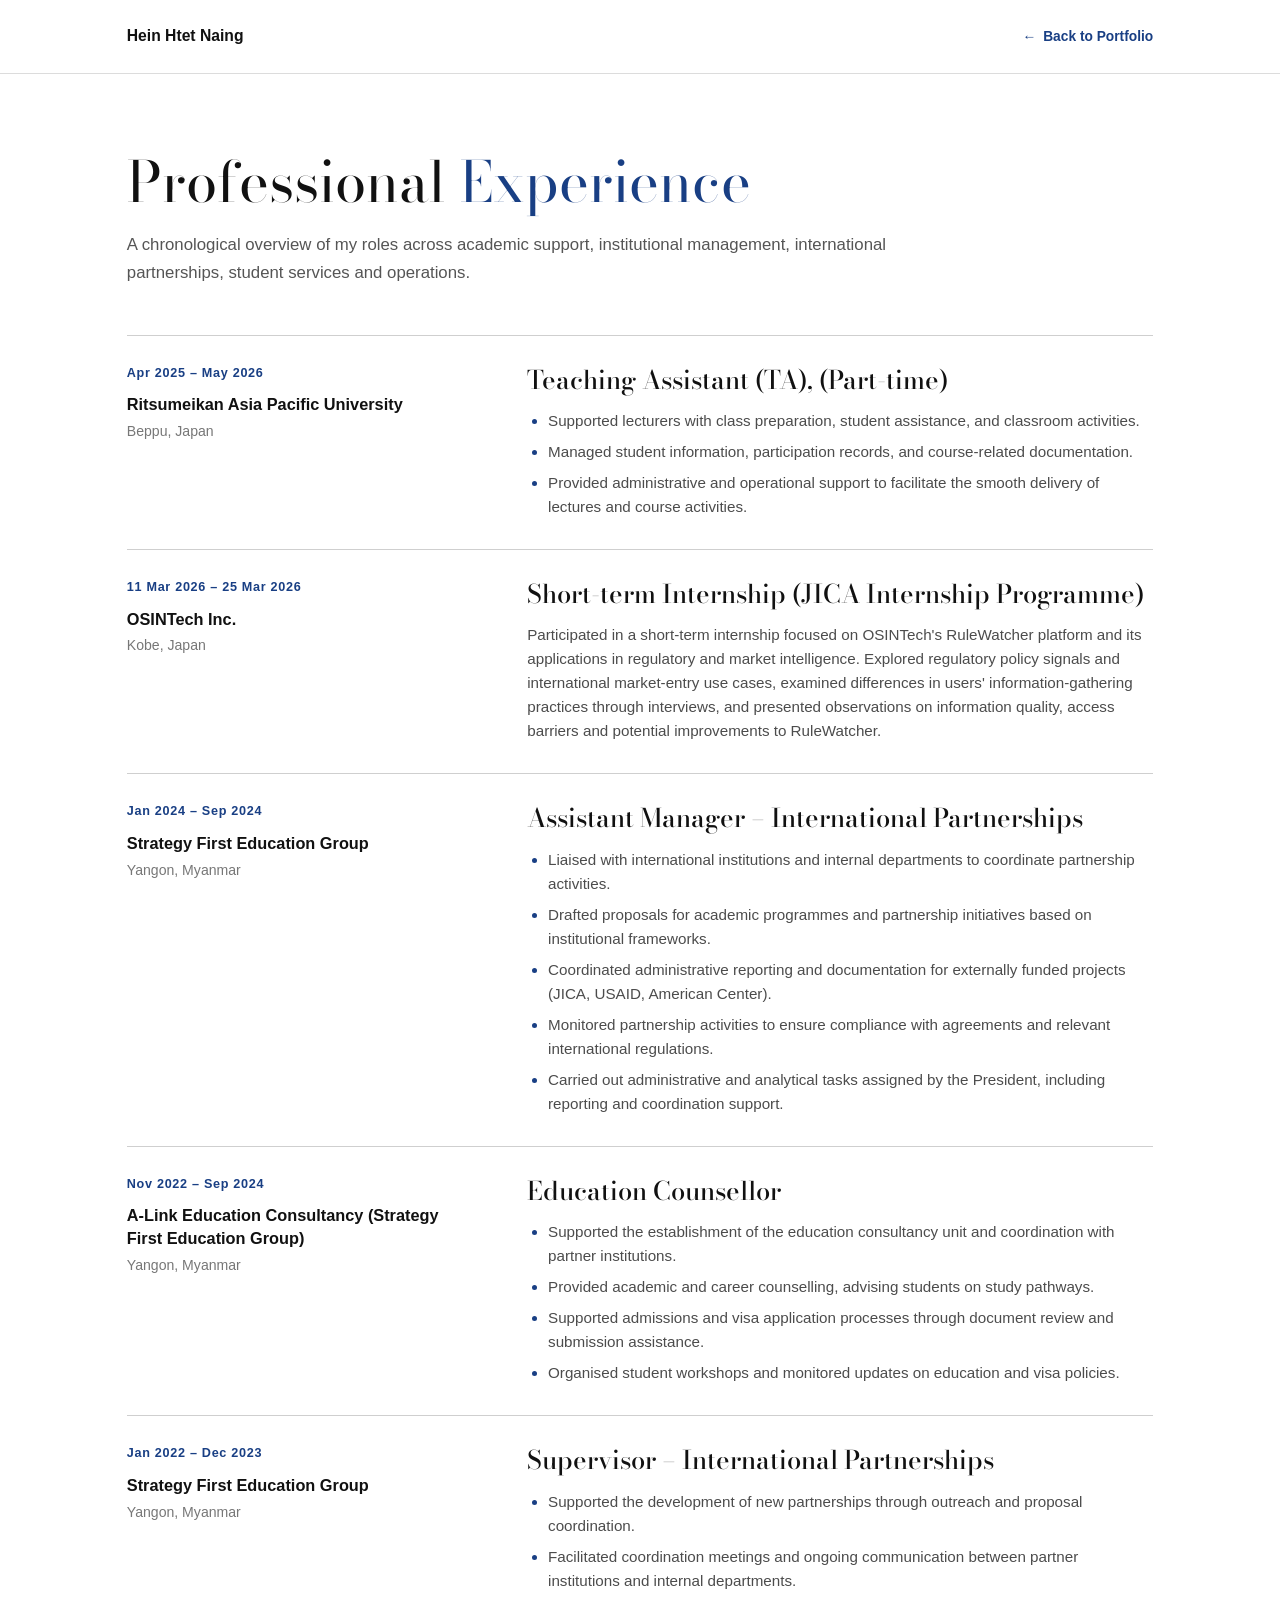
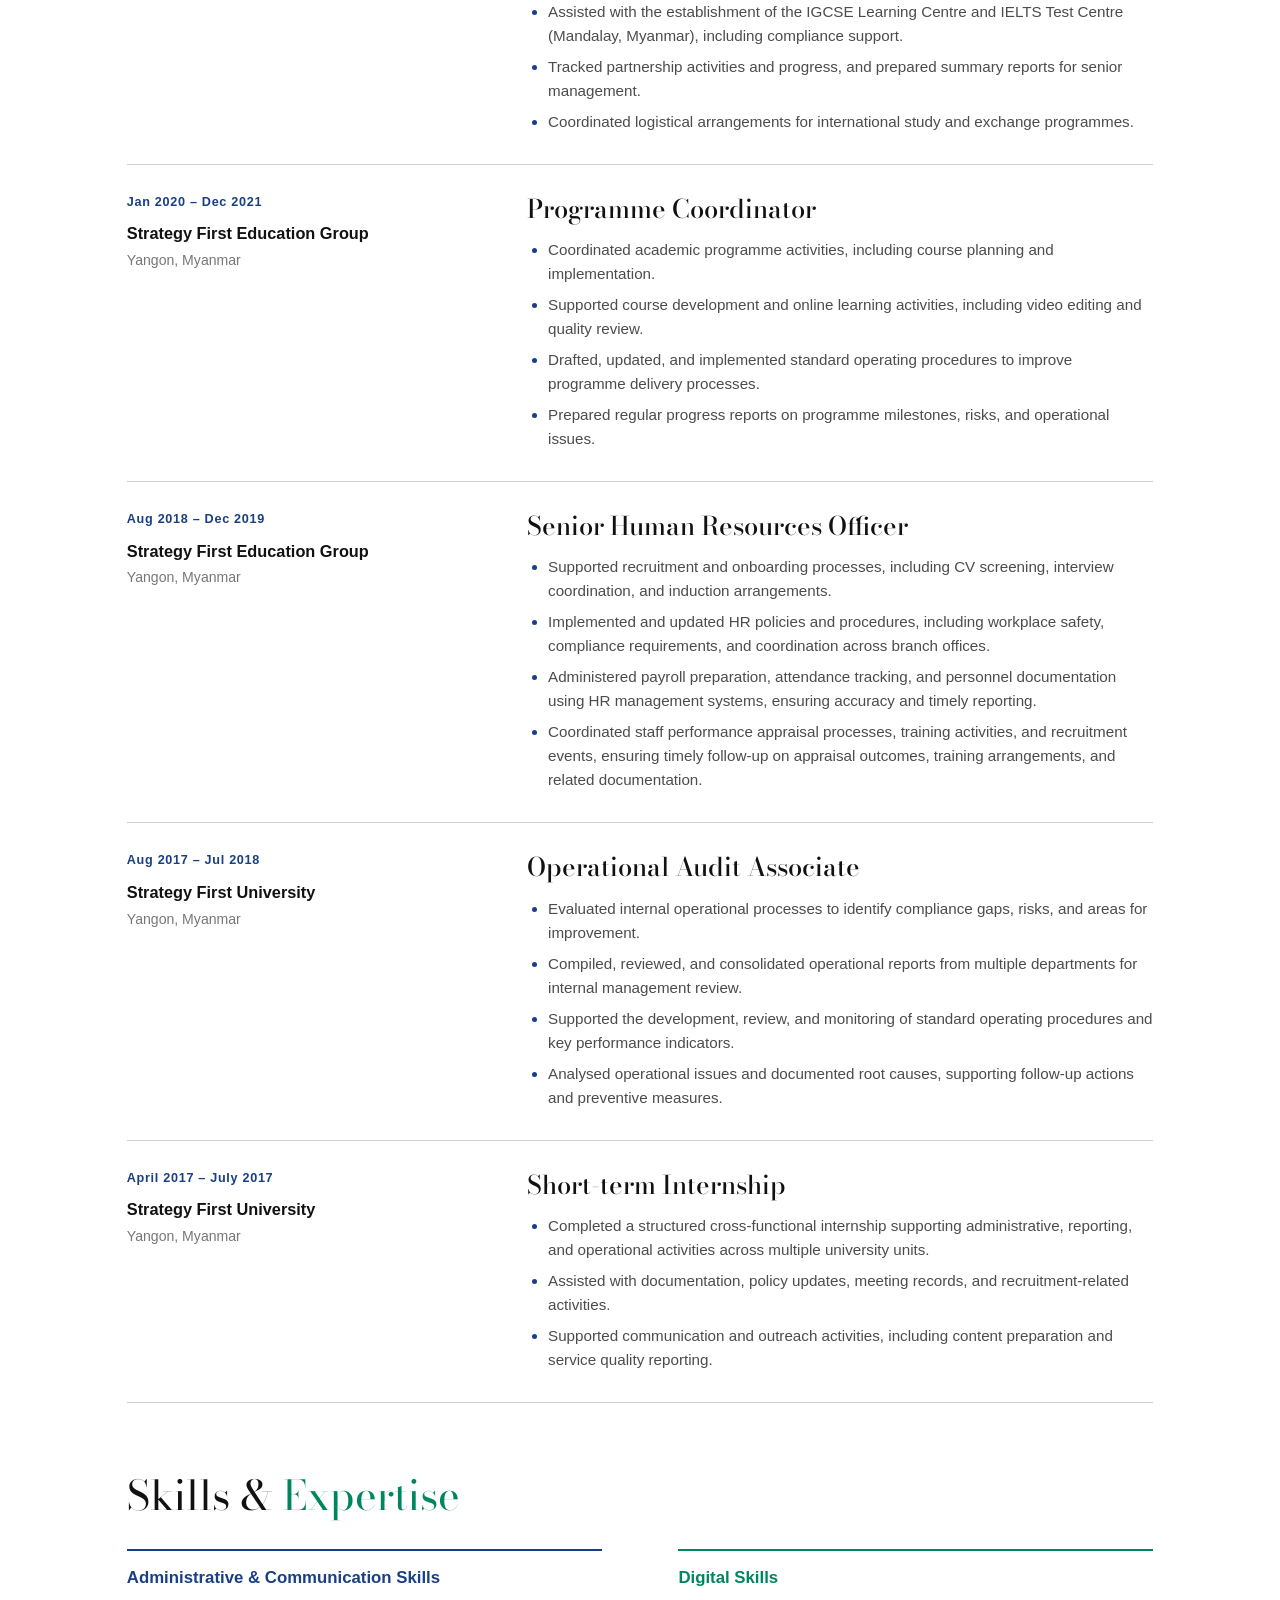
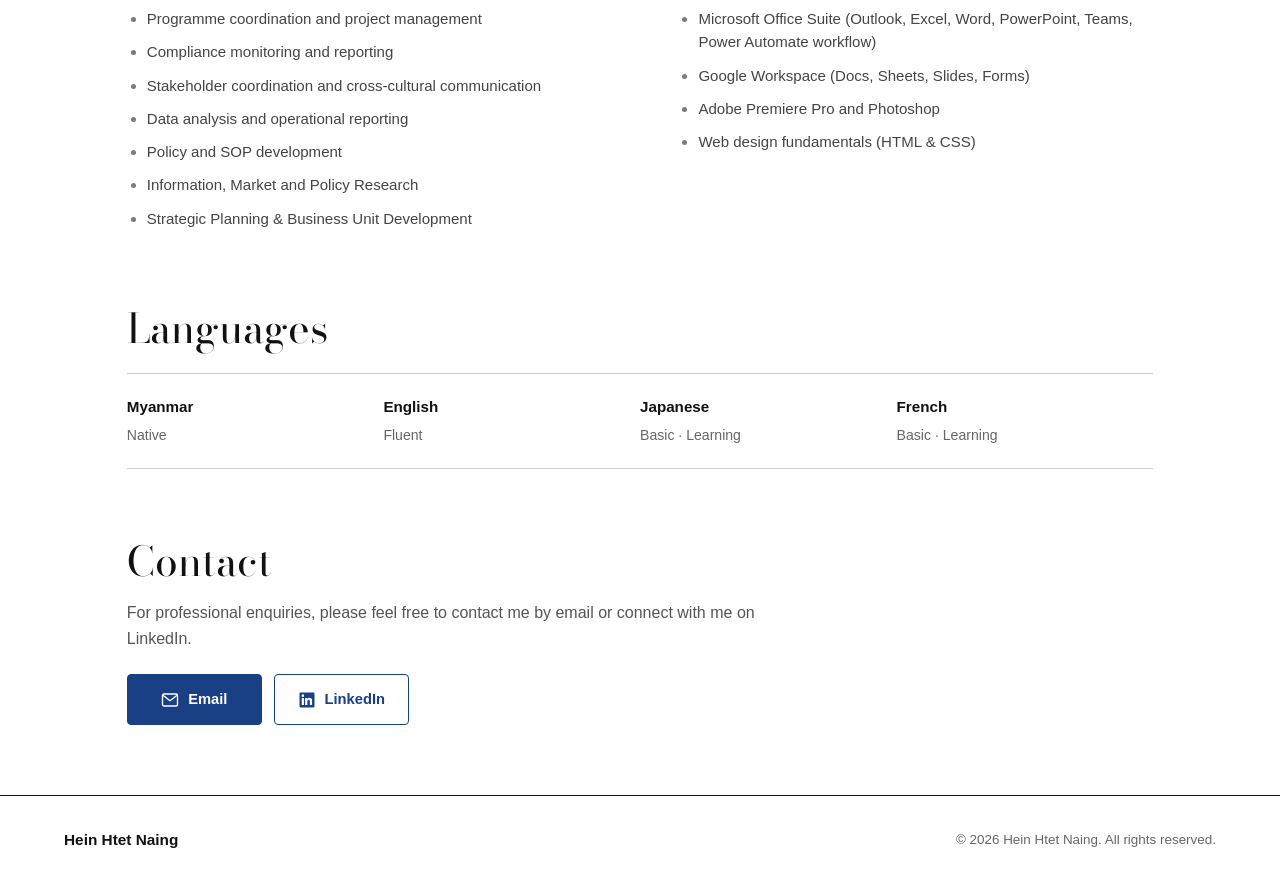
==== commit b03cdd96: "Redesign experience as editorial CV with skills languages and contact" ====
--- a/experience.html
+++ b/experience.html
@@ -8,13 +8,17 @@
     <link rel="preconnect" href="https://fonts.googleapis.com">
     <link rel="preconnect" href="https://fonts.gstatic.com" crossorigin>
     <link href="https://fonts.googleapis.com/css2?family=Bodoni+Moda:wght@400;500;600&display=swap" rel="stylesheet">
-    <link rel="stylesheet" href="css/style.css?v=20261013-49">
+    <link rel="stylesheet" href="css/style.css?v=20261013-53">
 </head>
-<body>
+<body class="experience-standalone">
+    <header class="experience-topbar">
+        <div class="experience-topbar-inner">
+            <a class="experience-brand" href="index.html">Hein Htet Naing</a>
+            <a class="experience-back" href="index.html#experience"><span aria-hidden="true">←</span> Back to Portfolio</a>
+        </div>
+    </header>
     <main class="experience-detail-page">
-        <a class="experience-back" href="index.html#experience">← Back to Portfolio</a>
         <header class="experience-page-header">
-            <p class="experience-label">EXPERIENCE</p>
             <h1>Professional <span class="experience-title-accent">Experience</span></h1>
             <p>A chronological overview of my roles across academic support, institutional management, international partnerships, student services and operations.</p>
         </header>
@@ -160,8 +164,57 @@
                 </div>
             </article>
         </section>
-        <a class="experience-back" href="index.html#experience">← Back to Portfolio</a>
+        <section class="experience-skills-section" aria-labelledby="experience-skills-heading">
+            <h2 id="experience-skills-heading">Skills &amp; <span>Expertise</span></h2>
+            <div class="experience-skills-grid">
+                <div class="experience-skill-column">
+                    <h3>Administrative &amp; Communication Skills</h3>
+                    <ul>
+                        <li>Programme coordination and project management</li>
+                        <li>Compliance monitoring and reporting</li>
+                        <li>Stakeholder coordination and cross-cultural communication</li>
+                        <li>Data analysis and operational reporting</li>
+                        <li>Policy and SOP development</li>
+                        <li>Information, Market and Policy Research</li>
+                        <li>Strategic Planning & Business Unit Development</li>
+                    </ul>
+                </div>
+                <div class="experience-skill-column">
+                    <h3>Digital Skills</h3>
+                    <ul>
+                        <li>Microsoft Office Suite (Outlook, Excel, Word, PowerPoint, Teams, Power Automate workflow)</li>
+                        <li>Google Workspace (Docs, Sheets, Slides, Forms)</li>
+                        <li>Adobe Premiere Pro and Photoshop</li>
+                        <li>Web design fundamentals (HTML &amp; CSS)</li>
+                    </ul>
+                </div>
+            </div>
+        </section>
+        <section class="experience-languages-section" aria-labelledby="experience-languages-heading">
+            <h2 id="experience-languages-heading">Languages</h2>
+            <div class="experience-language-list" aria-label="Language proficiency">
+                <div><strong>Myanmar</strong><span>Native</span></div>
+                <div><strong>English</strong><span>Fluent</span></div>
+                <div><strong>Japanese</strong><span>Basic · Learning</span></div>
+                <div><strong>French</strong><span>Basic · Learning</span></div>
+            </div>
+        </section>
+        <section class="experience-contact-section" aria-labelledby="experience-contact-heading">
+            <h2 id="experience-contact-heading">Contact</h2>
+            <p>For professional enquiries, please feel free to contact me by email or connect with me on LinkedIn.</p>
+            <div class="experience-contact-links">
+                <a href="mailto:hhn.info12@gmail.com"><svg viewBox="0 0 24 24" fill="none" stroke="currentColor" stroke-width="1.8" stroke-linecap="round" stroke-linejoin="round" aria-hidden="true"><rect x="2" y="4" width="20" height="16" rx="2"/><path d="m3 6 9 7 9-7"/></svg>Email</a>
+                <a href="https://www.linkedin.com/in/hhn0011" target="_blank" rel="noopener noreferrer"><svg viewBox="0 0 24 24" fill="currentColor" aria-hidden="true"><path d="M20.45 2H3.55A1.55 1.55 0 0 0 2 3.55v16.9A1.55 1.55 0 0 0 3.55 22h16.9A1.55 1.55 0 0 0 22 20.45V3.55A1.55 1.55 0 0 0 20.45 2ZM7.94 18.75H4.97V9.2h2.97ZM6.46 7.9a1.72 1.72 0 1 1 0-3.44 1.72 1.72 0 0 1 0 3.44Zm12.29 10.85h-2.96V14.1c0-1.11-.02-2.53-1.54-2.53-1.54 0-1.77 1.2-1.77 2.45v4.73H9.52V9.2h2.84v1.3h.04c.4-.75 1.36-1.54 2.8-1.54 3 0 3.55 1.98 3.55 4.55Z"/></svg>LinkedIn</a>
+            </div>
+        </section>
     </main>
-    <footer class="site-footer experience-detail-footer"><p>&copy; 2026 Hein Htet Naing</p><a href="index.html">Home</a></footer>
+    <footer class="site-footer experience-detail-footer">
+        <div class="footer-inner">
+            <span class="footer-name">Hein Htet Naing</span>
+            <div class="footer-right">
+                <span class="footer-copyright">&copy; 2026 Hein Htet Naing. All rights reserved.</span>
+            </div>
+        </div>
+    </footer>
 </body>
 </html>
--- a/css/style.css
+++ b/css/style.css
@@ -61,7 +61,8 @@
     flex-direction: column;
     justify-content: space-evenly;
     padding: clamp(28px, 4vw, 60px) clamp(24px, 6.5vw, 110px);
-    padding-right: clamp(36px, 8vw, 136px);
+    padding-left: clamp(46px, 9vw, 150px);
+    padding-right: clamp(32px, 7.5vw, 128px);
     border: 0;
     border-radius: 0;
     background: var(--white);
@@ -994,9 +995,10 @@
     justify-content: space-between;
     align-items: center;
     gap: 18px;
-    padding: 20px 24px 22px 12px;
+    padding: 20px 12px 22px 24px;
     text-decoration: none;
-    border-bottom: 1px solid #383838;
+    border: 1px solid rgba(85, 201, 217, .45);
+    border-radius: 6px 6px 0 0;
 }
 .contact-primary-text { display: flex; flex-direction: column; gap: 3px; min-width: 0; }
 .contact-method-label {
@@ -1023,18 +1025,24 @@
 .contact-secondary {
     display: grid;
     grid-template-columns: repeat(3, minmax(0, 1fr));
-    gap: clamp(16px, 3vw, 40px);
-    padding-top: 17px;
+    gap: 0;
+    padding-top: 0;
 }
 .contact-method {
     display: flex;
     flex-direction: column;
     gap: 3px;
     min-width: 0;
-    padding: 4px 24px 10px 12px;
+    padding: 10px 12px 12px 24px;
+    border: 1px solid rgba(85, 201, 217, .45);
+    border-top: 0;
+    border-radius: 0;
     color: #FFFFFF;
     text-decoration: none;
 }
+.contact-method:not(:first-child) { border-left: 0; }
+.contact-method:first-child { border-bottom-left-radius: 6px; }
+.contact-method:last-child { border-bottom-right-radius: 6px; }
 .contact-method-value { color: #FFFFFF; font-size: .875rem; line-height: 1.35; overflow-wrap: anywhere; }
 .contact-primary:hover .contact-primary-address, .contact-primary:focus-visible .contact-primary-address,
 .contact-method:hover .contact-method-value, .contact-method:focus-visible .contact-method-value { color: var(--cyan); }
@@ -1049,9 +1057,11 @@
     .content-section.contact-section { padding: 52px 24px 70px; }
     .contact-section h2 { font-size: clamp(2.45rem, 7.7vw, 3.8rem); }
     .contact-secondary { grid-template-columns: 1fr; gap: 0; padding-top: 0; }
-    .contact-method { padding: 12px 24px 12px 12px; border-bottom: 1px solid #383838; }
-    .contact-method:last-child { border-bottom: 0; }
-    .contact-primary { padding: 18px 24px 18px 12px; }
+    .contact-method { padding: 12px 12px 12px 24px; border: 1px solid rgba(85, 201, 217, .45); border-top: 0; border-radius: 0; }
+    .contact-method:not(:first-child) { border-left: 1px solid rgba(85, 201, 217, .45); }
+    .contact-method:first-child { border-radius: 0; }
+    .contact-method:last-child { border-radius: 0 0 6px 6px; }
+    .contact-primary { padding: 18px 12px 18px 24px; }
     .contact-intro-line { display: inline; }
     .contact-intro-line:not(:last-child)::after { content: ' '; white-space: pre; }
 }
@@ -1201,6 +1211,7 @@
     :root { --nav-space: 0px; }
     .Intro-box {
         padding: 28px clamp(18px, 4vw, 32px);
+        padding-left: clamp(32px, 6vw, 48px);
         padding-right: clamp(26px, 5vw, 40px);
         justify-content: center;
         gap: clamp(16px, 3vh, 30px);
@@ -1292,6 +1303,13 @@
 .experience-detail-page .experience-list { margin-bottom: 38px; }
 .experience-detail-footer { padding-left: clamp(24px, 6vw, 84px); }
 
+/* Give homepage content sections a little more right-side room without
+   changing the previously approved left padding or section boundaries. */
+.page-content .content-section { padding-right: clamp(56px, 9vw, 140px); }
+@media (max-width: 768px) {
+    .page-content .content-section { padding-right: 30px; }
+}
+
 /* == FINAL FOOTER: FULL-WIDTH WHITE DIVIDER / COPYRIGHT == */
 .site-footer {
     display: block;
@@ -1320,3 +1338,117 @@
     .footer-inner { flex-direction: column; align-items: flex-start; gap: 14px; min-height: 0; padding: 24px 0; }
     .footer-right { justify-content: space-between; width: 100%; flex-wrap: wrap; row-gap: 12px; }
 }
+
+/* == EXPERIENCE ONLY: EDITORIAL CV ON WHITE == */
+body.experience-standalone { background: #FFFFFF; color: #111111; }
+.experience-standalone .experience-topbar { background: #FFFFFF; border-bottom: 1px solid #DCDCDC; }
+.experience-standalone .experience-topbar-inner {
+    max-width: 1180px; margin: 0 auto;
+    padding: 23px clamp(24px, 6vw, 84px);
+    display: flex; align-items: center; justify-content: space-between; gap: 20px;
+}
+.experience-standalone .experience-brand { font-size: .98rem; font-weight: 700; color: #111111; text-decoration: none; }
+.experience-standalone .experience-back {
+    display: inline-flex; align-items: center; gap: 7px; margin: 0;
+    border: 0; text-decoration: none; color: var(--navy);
+    font-size: .86rem; font-weight: 600;
+}
+.experience-standalone .experience-back:hover { color: var(--red); }
+.experience-standalone .experience-detail-page {
+    max-width: 1180px; padding: clamp(44px, 6vw, 76px) clamp(24px, 6vw, 84px) 70px;
+}
+.experience-standalone .experience-page-header { padding-bottom: clamp(32px, 4vw, 48px); }
+.experience-standalone .experience-page-header h1 { font-size: clamp(2.6rem, 4.4vw, 4.4rem); margin-bottom: 17px; }
+.experience-standalone .experience-page-header > p:last-child {
+    color: #555555 !important; max-width: 800px; font-size: 1.05rem; line-height: 1.65;
+}
+.experience-standalone .experience-list { margin: 0; }
+.experience-standalone .experience-entry {
+    display: grid;
+    grid-template-columns: minmax(200px, .86fr) minmax(0, 1.6fr);
+    column-gap: clamp(28px, 5vw, 76px);
+    padding: 27px 0 30px;
+    border-top: 1px solid #CFCFCF;
+    background: #FFFFFF;
+}
+.experience-standalone .experience-entry:last-child { border-bottom: 1px solid #CFCFCF; }
+.experience-standalone .experience-meta { min-width: 0; }
+.experience-standalone .experience-date { color: var(--navy); font-size: .79rem; font-weight: 700; letter-spacing: .055em; }
+.experience-standalone .experience-meta h3 { font-size: 1.02rem; font-weight: 650; line-height: 1.4; margin-top: 9px; }
+.experience-standalone .experience-location { font-size: .88rem; color: #777777; margin-top: 5px; }
+.experience-standalone .experience-detail { min-width: 0; }
+.experience-standalone .experience-detail h4 {
+    font-family: "Bodoni Moda", Georgia, serif;
+    font-weight: 500; font-size: clamp(1.32rem, 2vw, 1.8rem);
+    line-height: 1.3; margin: 0 0 13px; color: #111111;
+}
+.experience-standalone .experience-detail p,
+.experience-standalone .experience-responsibilities {
+    font-size: .95rem; line-height: 1.58; color: #4C4C4C !important;
+}
+.experience-standalone .experience-responsibilities { margin-top: 0; padding-left: 1.3rem; }
+.experience-standalone .experience-responsibilities li + li { margin-top: 7px; }
+.experience-standalone .experience-responsibilities li::marker { color: var(--navy); }
+.experience-standalone .experience-skills-section { padding-top: 68px; }
+.experience-standalone .experience-skills-section h2,
+.experience-standalone .experience-languages-section h2,
+.experience-standalone .experience-contact-section h2 {
+    font-family: "Bodoni Moda", Georgia, serif; font-weight: 400;
+    font-size: clamp(2rem, 3.2vw, 3.15rem); line-height: 1.2; margin: 0 0 29px;
+}
+.experience-standalone .experience-skills-section h2 span { color: var(--green); }
+.experience-standalone .experience-skills-grid {
+    display: grid; grid-template-columns: repeat(2,minmax(0,1fr));
+    gap: clamp(30px, 6vw, 82px);
+}
+.experience-standalone .experience-skill-column { min-width: 0; border-top: 2px solid var(--navy); padding-top: 15px; }
+.experience-standalone .experience-skill-column:nth-child(2) { border-top-color: var(--green); }
+.experience-standalone .experience-skill-column h3 { font-size: 1.05rem; line-height: 1.4; color: var(--navy); margin: 0 0 17px; }
+.experience-standalone .experience-skill-column:nth-child(2) h3 { color: var(--green); }
+.experience-standalone .experience-skill-column ul { padding-left: 1.25rem; margin: 0; }
+.experience-standalone .experience-skill-column li { font-size: .94rem; color: #444444; line-height: 1.55; margin-bottom: 10px; }
+.experience-standalone .experience-skill-column li::marker { color: #7B7B7B; }
+.experience-standalone .experience-languages-section { padding-top: 64px; }
+.experience-standalone .experience-languages-section h2 { margin-bottom: 20px; }
+.experience-standalone .experience-language-list { display: grid; grid-template-columns: repeat(4,minmax(0,1fr)); border-top: 1px solid #CFCFCF; border-bottom: 1px solid #CFCFCF; }
+.experience-standalone .experience-language-list > div { display: flex; flex-direction: column; gap: 4px; padding: 20px 10px 20px 0; }
+.experience-standalone .experience-language-list strong { font-size: .95rem; color: #111111; }
+.experience-standalone .experience-language-list span { color: #666666; font-size: .88rem; }
+.experience-standalone .experience-contact-section { padding-top: 68px; }
+.experience-standalone .experience-contact-section h2 { margin-bottom: 14px; }
+.experience-standalone .experience-contact-section p { color: #555555 !important; font-size: 1rem; line-height: 1.6; max-width: 690px; }
+.experience-standalone .experience-contact-links { display: flex; flex-wrap: wrap; align-items: center; gap: 12px; margin-top: 23px; }
+.experience-standalone .experience-contact-links a {
+    display: inline-flex; align-items: center; justify-content: center; gap: 9px;
+    min-width: 135px; padding: 12px 20px; border-radius: 4px;
+    border: 1px solid var(--navy); font-size: .92rem; font-weight: 600;
+    color: var(--navy); text-decoration: none;
+}
+.experience-standalone .experience-contact-links a:first-child { background: var(--navy); color: #FFFFFF; }
+.experience-standalone .experience-contact-links a:hover { background: #EAF0F8; color: var(--navy); }
+.experience-standalone .experience-contact-links a:first-child:hover { background: #102C60; color: #FFFFFF; }
+.experience-standalone .experience-contact-links a:focus-visible,
+.experience-standalone .experience-topbar a:focus-visible { outline: 2px solid var(--navy); outline-offset: 4px; }
+.experience-standalone .experience-contact-links svg { width: 18px; height: 18px; flex: 0 0 18px; }
+.experience-standalone .site-footer.experience-detail-footer {
+    width: 100%; display: block; background: #FFFFFF; color: #111111;
+    border-top: 1px solid #111111; padding: 0 clamp(24px, 5vw, 78px);
+}
+.experience-standalone .experience-detail-footer .footer-name { color: #111111; }
+.experience-standalone .experience-detail-footer .footer-copyright { color: #666666; }
+@media (max-width: 768px) {
+    .experience-standalone .experience-topbar-inner { padding: 18px 24px; }
+    .experience-standalone .experience-detail-page { padding: 38px 24px 58px; }
+    .experience-standalone .experience-entry { grid-template-columns: 1fr; gap: 14px; padding: 23px 0; }
+    .experience-standalone .experience-skills-section { padding-top: 53px; }
+    .experience-standalone .experience-skills-grid { grid-template-columns: 1fr; gap: 32px; }
+    .experience-standalone .experience-languages-section { padding-top: 52px; }
+    .experience-standalone .experience-language-list { grid-template-columns: repeat(2,minmax(0,1fr)); }
+    .experience-standalone .experience-contact-section { padding-top: 53px; }
+    .experience-standalone .site-footer.experience-detail-footer { padding: 0 24px 32px; }
+}
+@media (max-width: 440px) {
+    .experience-standalone .experience-topbar-inner { gap: 8px; }
+    .experience-standalone .experience-brand { font-size: .88rem; }
+    .experience-standalone .experience-back { font-size: .79rem; }
+}
